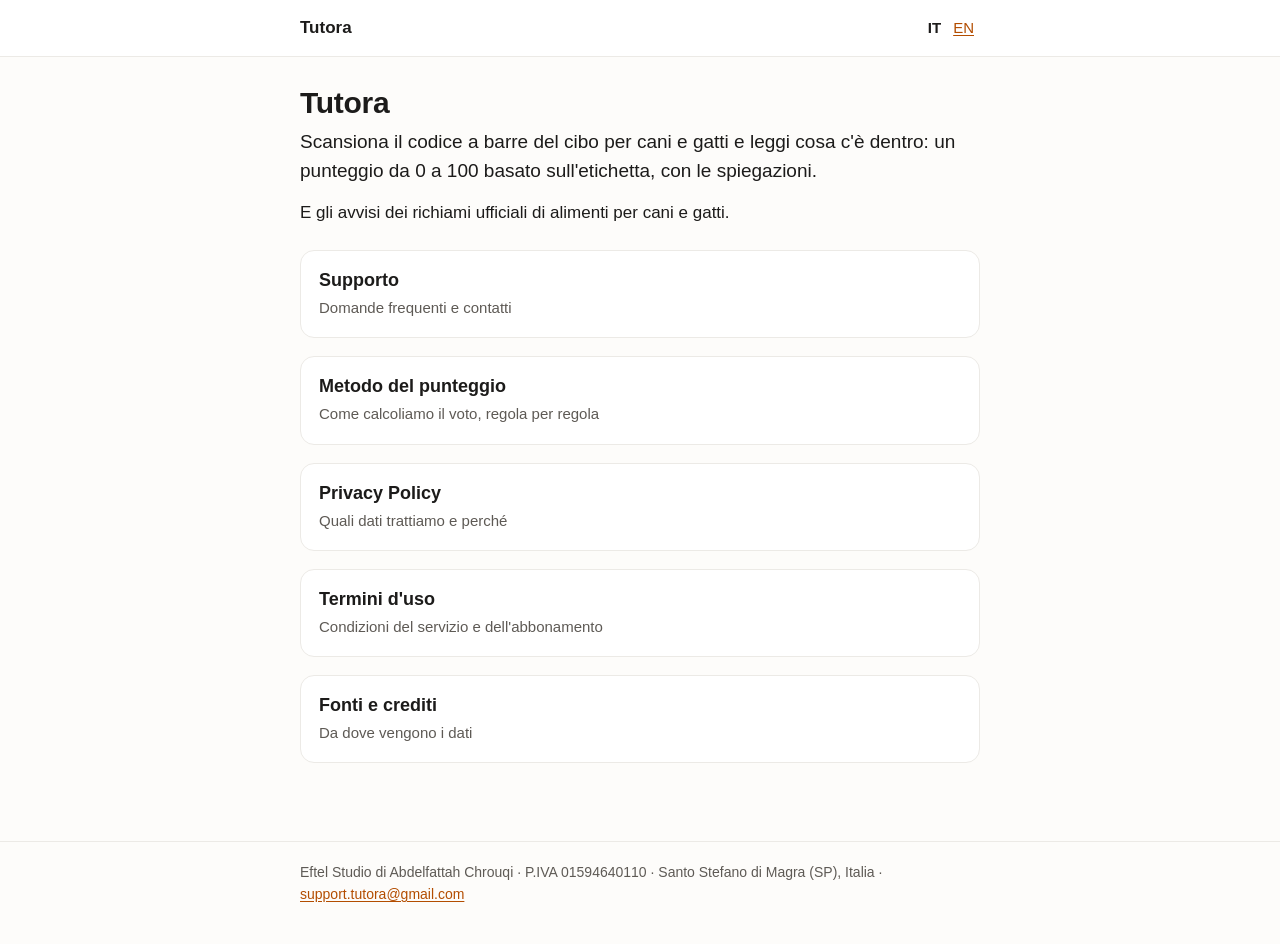
==== index.html @ 3106d820 "Tutora legal site (build output) Co-Authored-By: Claude Sonnet 5.5 <noreply@anthropic.com>" ====
<!DOCTYPE html>
<html lang="it">
<head>
<meta charset="utf-8">
<meta name="viewport" content="width=device-width, initial-scale=1">
<title>Tutora · Informazioni legali e supporto</title>
<link rel="stylesheet" href="assets/style.css">
<link rel="alternate" hreflang="en" href="en/">
</head>
<body>
<header class="site"><div class="wrap">
  <a class="brand" href="./">Tutora</a>
  <nav class="lang" aria-label="Lingua"><span aria-current="page">IT</span><a href="en/" hreflang="en">EN</a></nav>
</div></header>
<main><div class="wrap">
<h1>Tutora</h1>
<p class="lead">Scansiona il codice a barre del cibo per cani e gatti e leggi cosa c'è dentro: un punteggio da 0 a 100 basato sull'etichetta, con le spiegazioni.</p>
<p>E gli avvisi dei richiami ufficiali di alimenti per cani e gatti.</p>
<ul class="card-list">
  <li><a href="supporto/"><strong>Supporto</strong><span>Domande frequenti e contatti</span></a></li>
  <li><a href="metodo/"><strong>Metodo del punteggio</strong><span>Come calcoliamo il voto, regola per regola</span></a></li>
  <li><a href="privacy/"><strong>Privacy Policy</strong><span>Quali dati trattiamo e perché</span></a></li>
  <li><a href="termini/"><strong>Termini d'uso</strong><span>Condizioni del servizio e dell'abbonamento</span></a></li>
  <li><a href="fonti/"><strong>Fonti e crediti</strong><span>Da dove vengono i dati</span></a></li>
</ul>
</div></main>
<footer class="site"><div class="wrap">
  <p>Eftel Studio di Abdelfattah Chrouqi · P.IVA 01594640110 · Santo Stefano di Magra (SP), Italia · <a href="mailto:support.tutora@gmail.com">support.tutora@gmail.com</a></p>
</div></footer>
</body>
</html>
---- assets/style.css ----
/* Legal pages: one stylesheet, no web fonts, no external requests. Colours from app/src/theme/tokens.ts. */
:root {
  --bg: #FDFCFA;
  --surface: #FFFFFF;
  --text: #1C1B1A;
  --text-2: #5E5A55;
  --border: #ECEAE6;
  --accent: #B34D00;      /* orangeText: readable on light backgrounds */
  --accent-fill: #E56A00;
  --tint: #FCEFE4;
  --excellent: #26824B;
  --good: #577D2E;
  --poor: #BE3A0D;
  --bad: #C02F2F;
  color-scheme: light dark;
}

@media (prefers-color-scheme: dark) {
  :root {
    --bg: #121110;
    --surface: #1C1B19;
    --text: #E8E5E0;
    --text-2: #A39E97;
    --border: #34312D;
    --accent: #F08A33;
    --tint: #2E1C14;
    --excellent: #2E9E5B;
    --good: #7CB342;
    --poor: #EF6C3A;
    --bad: #DB5A5A;
  }
}

* { box-sizing: border-box; }

html { -webkit-text-size-adjust: 100%; }

body {
  margin: 0;
  background: var(--bg);
  color: var(--text);
  font: 17px/1.55 -apple-system, BlinkMacSystemFont, "SF Pro Text", "Segoe UI", Roboto, Helvetica, Arial, sans-serif;
}

.wrap { max-width: 720px; margin: 0 auto; padding: 0 20px; }

header.site {
  border-bottom: 1px solid var(--border);
  background: var(--surface);
}
header.site .wrap {
  display: flex; align-items: center; justify-content: space-between; gap: 12px;
  min-height: 56px;
}
.brand { font-weight: 700; color: var(--text); text-decoration: none; font-size: 17px; }
.lang { font-size: 15px; color: var(--text-2); }
.lang a, .lang span { padding: 4px 6px; }
.lang span[aria-current] { font-weight: 600; color: var(--text); }

main { padding: 28px 0 48px; }

h1 { font-size: 30px; line-height: 1.2; margin: 0 0 6px; letter-spacing: -0.01em; }
h2 { font-size: 21px; line-height: 1.3; margin: 36px 0 8px; }
h3 { font-size: 17px; margin: 24px 0 4px; }
p, ul, ol { margin: 0 0 14px; }
ul, ol { padding-left: 22px; }
li { margin-bottom: 6px; }
.updated { color: var(--text-2); font-size: 15px; margin-bottom: 24px; }
.lead { font-size: 19px; color: var(--text); }

a { color: var(--accent); text-underline-offset: 2px; }
a:focus-visible { outline: 2px solid var(--accent-fill); outline-offset: 2px; border-radius: 2px; }

.note {
  background: var(--tint);
  border-radius: 12px;
  padding: 14px 16px;
  margin: 18px 0;
}

.card-list { list-style: none; padding: 0; margin: 24px 0; display: grid; gap: 12px; }
.card-list a {
  display: block; text-decoration: none; color: var(--text);
  background: var(--surface); border: 1px solid var(--border); border-radius: 14px; padding: 16px 18px;
}
.card-list strong { display: block; font-size: 18px; }
.card-list span { color: var(--text-2); font-size: 15px; }

.table-wrap { overflow-x: auto; margin: 0 0 16px; -webkit-overflow-scrolling: touch; }
table { border-collapse: collapse; width: 100%; font-size: 15px; background: var(--surface); }
th, td { text-align: left; vertical-align: top; padding: 9px 10px; border: 1px solid var(--border); }
th { font-weight: 600; }

.band { font-weight: 700; }
.band.excellent { color: var(--excellent); }
.band.good { color: var(--good); }
.band.poor { color: var(--poor); }
.band.bad { color: var(--bad); }

details { border-bottom: 1px solid var(--border); padding: 12px 0; }
details summary { cursor: pointer; font-weight: 600; }
details[open] summary { margin-bottom: 8px; }

footer.site { border-top: 1px solid var(--border); color: var(--text-2); font-size: 14px; padding: 20px 0 32px; }
footer.site p { margin: 0 0 6px; }
footer.site nav a { margin-right: 12px; display: inline-block; }

@media (max-width: 480px) {
  body { font-size: 16px; }
  h1 { font-size: 26px; }
}
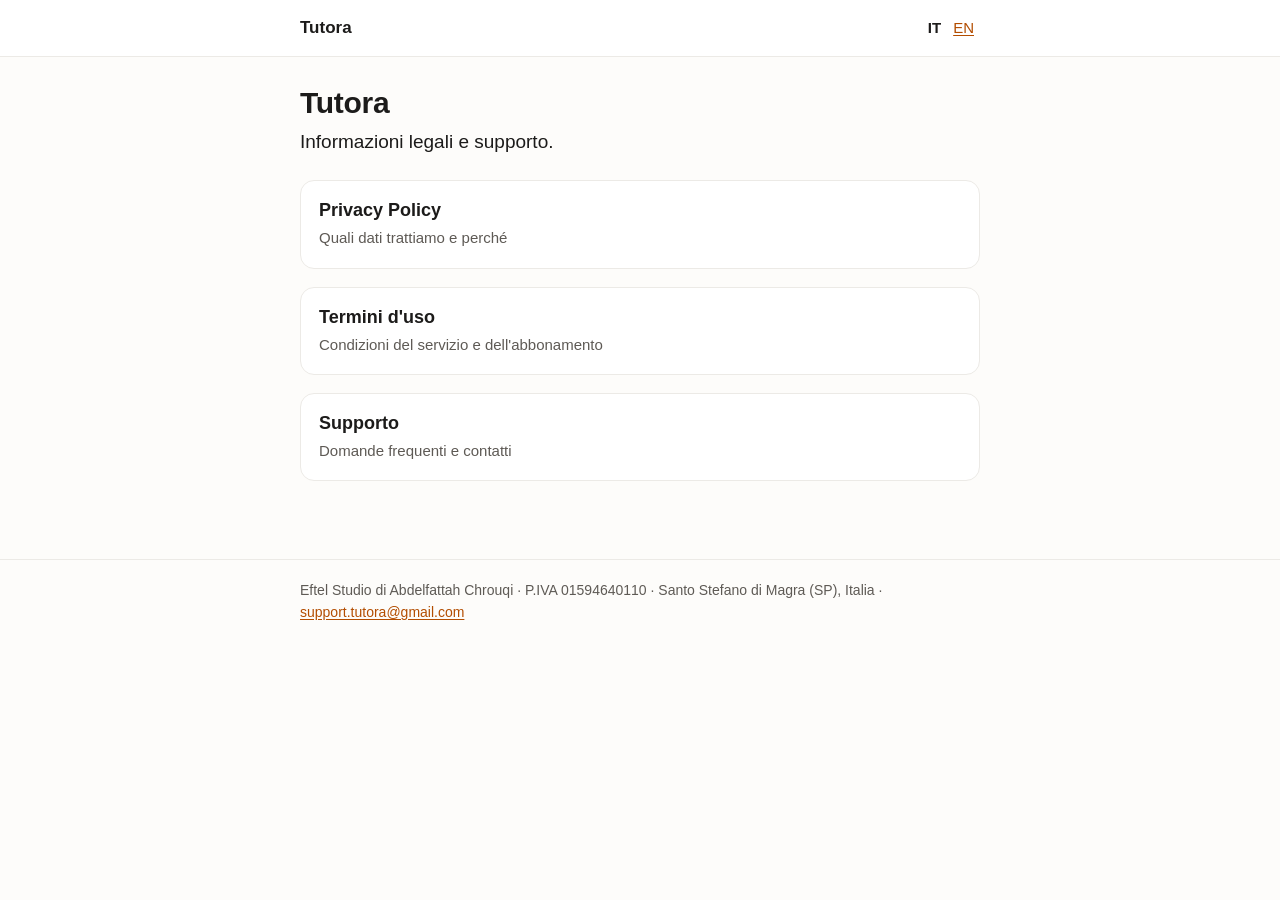
==== commit 62cce215: "Reduced public site: privacy, terms, support only; premium-only text Co-Authored-By: Claude Sonnet 5" ====
--- a/index.html
+++ b/index.html
@@ -14,14 +14,11 @@
 </div></header>
 <main><div class="wrap">
 <h1>Tutora</h1>
-<p class="lead">Scansiona il codice a barre del cibo per cani e gatti e leggi cosa c'è dentro: un punteggio da 0 a 100 basato sull'etichetta, con le spiegazioni.</p>
-<p>E gli avvisi dei richiami ufficiali di alimenti per cani e gatti.</p>
+<p class="lead">Informazioni legali e supporto.</p>
 <ul class="card-list">
-  <li><a href="supporto/"><strong>Supporto</strong><span>Domande frequenti e contatti</span></a></li>
-  <li><a href="metodo/"><strong>Metodo del punteggio</strong><span>Come calcoliamo il voto, regola per regola</span></a></li>
   <li><a href="privacy/"><strong>Privacy Policy</strong><span>Quali dati trattiamo e perché</span></a></li>
   <li><a href="termini/"><strong>Termini d'uso</strong><span>Condizioni del servizio e dell'abbonamento</span></a></li>
-  <li><a href="fonti/"><strong>Fonti e crediti</strong><span>Da dove vengono i dati</span></a></li>
+  <li><a href="supporto/"><strong>Supporto</strong><span>Domande frequenti e contatti</span></a></li>
 </ul>
 </div></main>
 <footer class="site"><div class="wrap">
